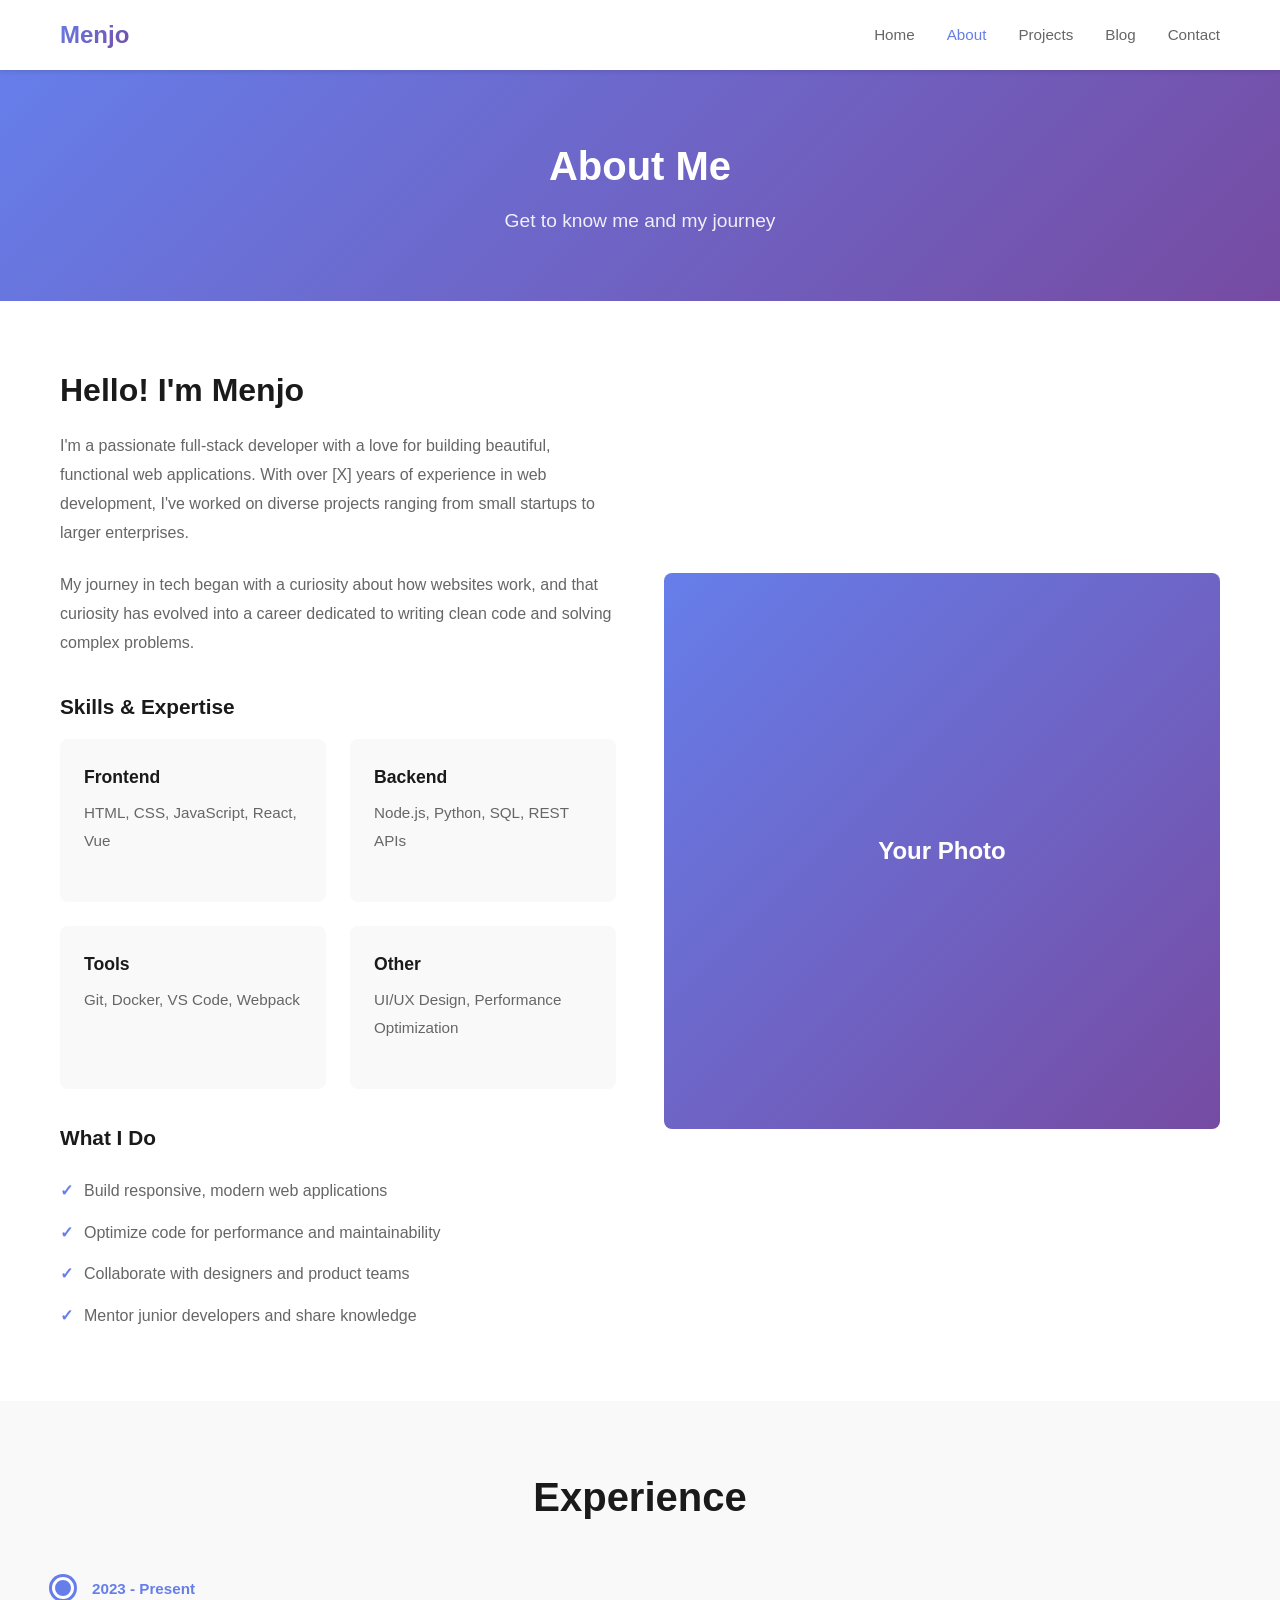
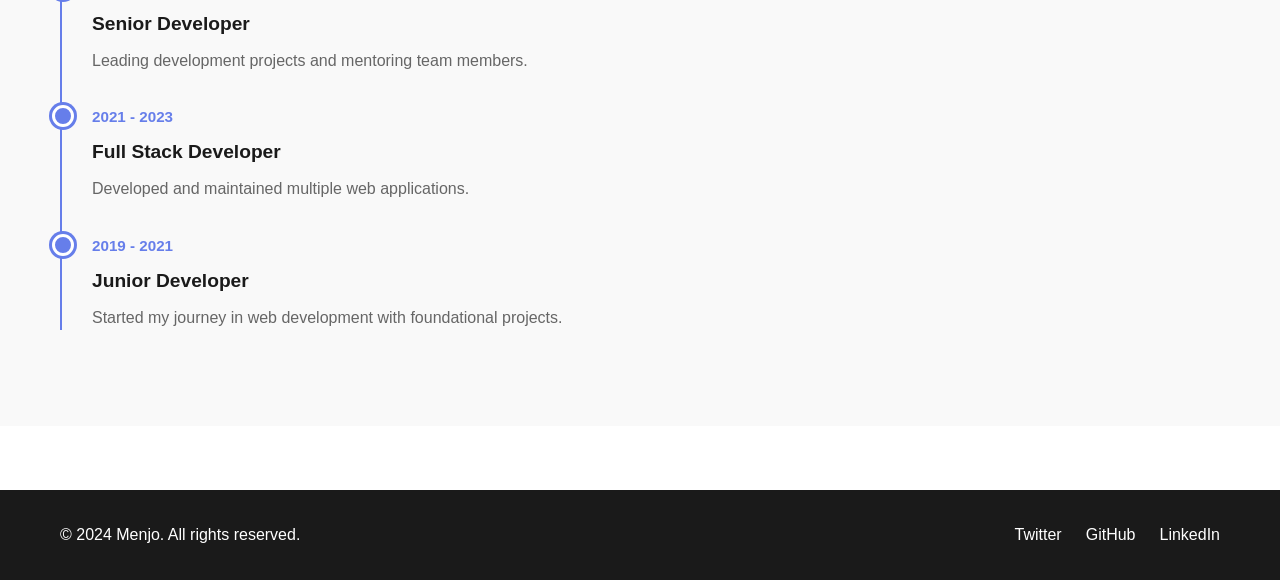
==== about.html @ 81b6dafb "Initial portfolio setup - Create complete static portfolio with 5 pages (home, about, projects, blog" ====
<!DOCTYPE html>
<html lang="en">
<head>
    <meta charset="UTF-8">
    <meta name="viewport" content="width=device-width, initial-scale=1.0">
    <title>About - Menjo's Portfolio</title>
    <link rel="stylesheet" href="styles/main.css">
</head>
<body>
    <nav class="navbar">
        <div class="container">
            <div class="logo">Menjo</div>
            <ul class="nav-links">
                <li><a href="index.html">Home</a></li>
                <li><a href="about.html" class="active">About</a></li>
                <li><a href="projects.html">Projects</a></li>
                <li><a href="blog.html">Blog</a></li>
                <li><a href="contact.html">Contact</a></li>
            </ul>
        </div>
    </nav>

    <header class="page-header">
        <div class="container">
            <h1>About Me</h1>
            <p class="subtitle">Get to know me and my journey</p>
        </div>
    </header>

    <main>
        <section class="about-section">
            <div class="container">
                <div class="about-content">
                    <div class="about-text">
                        <h2>Hello! I'm Menjo</h2>
                        <p>I'm a passionate full-stack developer with a love for building beautiful, functional web applications. With over [X] years of experience in web development, I've worked on diverse projects ranging from small startups to larger enterprises.</p>

                        <p>My journey in tech began with a curiosity about how websites work, and that curiosity has evolved into a career dedicated to writing clean code and solving complex problems.</p>

                        <h3>Skills & Expertise</h3>
                        <div class="skills-grid">
                            <div class="skill-item">
                                <h4>Frontend</h4>
                                <p>HTML, CSS, JavaScript, React, Vue</p>
                            </div>
                            <div class="skill-item">
                                <h4>Backend</h4>
                                <p>Node.js, Python, SQL, REST APIs</p>
                            </div>
                            <div class="skill-item">
                                <h4>Tools</h4>
                                <p>Git, Docker, VS Code, Webpack</p>
                            </div>
                            <div class="skill-item">
                                <h4>Other</h4>
                                <p>UI/UX Design, Performance Optimization</p>
                            </div>
                        </div>

                        <h3>What I Do</h3>
                        <ul class="what-i-do">
                            <li>Build responsive, modern web applications</li>
                            <li>Optimize code for performance and maintainability</li>
                            <li>Collaborate with designers and product teams</li>
                            <li>Mentor junior developers and share knowledge</li>
                        </ul>
                    </div>
                    <div class="about-image">
                        <div class="placeholder-image">Your Photo</div>
                    </div>
                </div>
            </div>
        </section>

        <section class="timeline">
            <div class="container">
                <h2>Experience</h2>
                <div class="timeline-items">
                    <div class="timeline-item">
                        <div class="timeline-date">2023 - Present</div>
                        <h3>Senior Developer</h3>
                        <p>Leading development projects and mentoring team members.</p>
                    </div>
                    <div class="timeline-item">
                        <div class="timeline-date">2021 - 2023</div>
                        <h3>Full Stack Developer</h3>
                        <p>Developed and maintained multiple web applications.</p>
                    </div>
                    <div class="timeline-item">
                        <div class="timeline-date">2019 - 2021</div>
                        <h3>Junior Developer</h3>
                        <p>Started my journey in web development with foundational projects.</p>
                    </div>
                </div>
            </div>
        </section>
    </main>

    <footer class="footer">
        <div class="container">
            <p>&copy; 2024 Menjo. All rights reserved.</p>
            <div class="social-links">
                <a href="#" target="_blank">Twitter</a>
                <a href="#" target="_blank">GitHub</a>
                <a href="#" target="_blank">LinkedIn</a>
            </div>
        </div>
    </footer>
</body>
</html>
---- styles/main.css ----
* {
    margin: 0;
    padding: 0;
    box-sizing: border-box;
}

:root {
    --primary-color: #667eea;
    --secondary-color: #764ba2;
    --text-dark: #1a1a1a;
    --text-light: #666;
    --bg-light: #f9f9f9;
    --border-color: #eee;
    --transition: all 0.3s ease;
}

html {
    scroll-behavior: smooth;
}

body {
    font-family: -apple-system, BlinkMacSystemFont, 'Segoe UI', Roboto, Oxygen, Ubuntu, Cantarell, sans-serif;
    line-height: 1.6;
    color: var(--text-dark);
    background: #fff;
}

.container {
    max-width: 1200px;
    margin: 0 auto;
    padding: 0 20px;
}

/* Navigation */
.navbar {
    background: #fff;
    box-shadow: 0 2px 4px rgba(0, 0, 0, 0.1);
    position: sticky;
    top: 0;
    z-index: 100;
}

.navbar .container {
    display: flex;
    justify-content: space-between;
    align-items: center;
    padding: 1rem 20px;
}

.logo {
    font-size: 1.5rem;
    font-weight: bold;
    background: linear-gradient(135deg, var(--primary-color), var(--secondary-color));
    -webkit-background-clip: text;
    -webkit-text-fill-color: transparent;
    background-clip: text;
}

.nav-links {
    display: flex;
    list-style: none;
    gap: 2rem;
}

.nav-links a {
    text-decoration: none;
    color: var(--text-light);
    transition: var(--transition);
    font-size: 0.95rem;
}

.nav-links a:hover,
.nav-links a.active {
    color: var(--primary-color);
    font-weight: 500;
}

/* Hero Section */
.hero {
    background: linear-gradient(135deg, var(--primary-color) 0%, var(--secondary-color) 100%);
    color: white;
    padding: 8rem 20px;
    text-align: center;
}

.hero-content h1 {
    font-size: 3.5rem;
    margin-bottom: 0.5rem;
    font-weight: 700;
}

.hero .subtitle {
    font-size: 1.5rem;
    margin-bottom: 1rem;
    opacity: 0.95;
}

.hero .description {
    font-size: 1.1rem;
    max-width: 600px;
    margin: 0 auto 2rem;
    opacity: 0.9;
}

.cta-buttons {
    display: flex;
    gap: 1rem;
    justify-content: center;
    flex-wrap: wrap;
}

/* Buttons */
.btn {
    padding: 0.75rem 1.5rem;
    border-radius: 0.5rem;
    text-decoration: none;
    font-weight: 600;
    cursor: pointer;
    border: none;
    transition: var(--transition);
    display: inline-block;
    text-align: center;
}

.btn-primary {
    background: linear-gradient(135deg, #667eea, #764ba2);
    color: white;
}

.btn-primary:hover {
    transform: translateY(-2px);
    box-shadow: 0 10px 25px rgba(102, 126, 234, 0.4);
}

.btn-secondary {
    background: white;
    color: var(--primary-color);
    border: 2px solid white;
}

.btn-secondary:hover {
    background: transparent;
    color: white;
}

.btn-outline {
    border: 2px solid var(--primary-color);
    color: var(--primary-color);
    background: transparent;
}

.btn-outline:hover {
    background: var(--primary-color);
    color: white;
}

/* Section Styles */
section {
    padding: 4rem 0;
}

section h2 {
    font-size: 2.5rem;
    margin-bottom: 3rem;
    text-align: center;
}

.page-header {
    background: linear-gradient(135deg, var(--primary-color) 0%, var(--secondary-color) 100%);
    color: white;
    padding: 4rem 20px;
    text-align: center;
}

.page-header h1 {
    font-size: 2.5rem;
    margin-bottom: 0.5rem;
}

.page-header .subtitle {
    font-size: 1.2rem;
    opacity: 0.9;
}

/* Featured Projects Grid */
.featured-projects {
    background: var(--bg-light);
}

.projects-grid {
    display: grid;
    grid-template-columns: repeat(auto-fit, minmax(300px, 1fr));
    gap: 2rem;
    margin-bottom: 2rem;
}

.project-card {
    background: white;
    border-radius: 0.5rem;
    overflow: hidden;
    box-shadow: 0 2px 8px rgba(0, 0, 0, 0.1);
    transition: var(--transition);
}

.project-card:hover {
    transform: translateY(-5px);
    box-shadow: 0 12px 24px rgba(0, 0, 0, 0.15);
}

.project-image {
    width: 100%;
    height: 200px;
    background-color: #e0e0e0;
}

.project-card h3 {
    padding: 1.5rem 1.5rem 0.5rem;
    font-size: 1.3rem;
}

.project-card p {
    padding: 0 1.5rem;
    color: var(--text-light);
    font-size: 0.95rem;
}

.project-card .link {
    display: inline-block;
    padding: 1.5rem;
    color: var(--primary-color);
    text-decoration: none;
    font-weight: 600;
    transition: var(--transition);
}

.project-card .link:hover {
    color: var(--secondary-color);
}

/* Large Project Cards (Projects Page) */
.projects-grid-large {
    grid-template-columns: 1fr;
}

.project-card-large {
    display: grid;
    grid-template-columns: 1fr 1fr;
    background: white;
    border-radius: 0.5rem;
    overflow: hidden;
    box-shadow: 0 2px 8px rgba(0, 0, 0, 0.1);
    transition: var(--transition);
}

.project-card-large:hover {
    box-shadow: 0 12px 24px rgba(0, 0, 0, 0.15);
}

.project-card-large:nth-child(even) {
    grid-template-columns: 1fr 1fr;
    direction: rtl;
}

.project-card-large:nth-child(even) > * {
    direction: ltr;
}

.project-card-large .project-image {
    height: 300px;
}

.project-details {
    padding: 2rem;
    display: flex;
    flex-direction: column;
    justify-content: center;
}

.project-details h3 {
    font-size: 1.5rem;
    margin-bottom: 0.5rem;
}

.project-category {
    color: var(--primary-color);
    font-size: 0.85rem;
    font-weight: 600;
    text-transform: uppercase;
    margin-bottom: 1rem;
}

.project-details p {
    color: var(--text-light);
    margin-bottom: 1.5rem;
    line-height: 1.8;
}

.tech-tags {
    display: flex;
    flex-wrap: wrap;
    gap: 0.5rem;
    margin-bottom: 1.5rem;
}

.tag {
    background: var(--bg-light);
    color: var(--text-dark);
    padding: 0.3rem 0.8rem;
    border-radius: 20px;
    font-size: 0.85rem;
}

.project-links {
    display: flex;
    gap: 1.5rem;
}

.project-links .link {
    color: var(--primary-color);
    text-decoration: none;
    font-weight: 600;
    transition: var(--transition);
    padding: 0;
}

.project-links .link:hover {
    color: var(--secondary-color);
}

/* Latest Posts */
.latest-posts {
    padding: 4rem 0;
}

.posts-grid {
    display: grid;
    grid-template-columns: repeat(auto-fit, minmax(280px, 1fr));
    gap: 2rem;
    margin-bottom: 2rem;
}

.post-card {
    background: white;
    padding: 1.5rem;
    border-radius: 0.5rem;
    border-left: 4px solid var(--primary-color);
    box-shadow: 0 2px 8px rgba(0, 0, 0, 0.05);
    transition: var(--transition);
}

.post-card:hover {
    box-shadow: 0 8px 16px rgba(0, 0, 0, 0.1);
}

.post-card time {
    color: var(--text-light);
    font-size: 0.9rem;
}

.post-card h3 {
    margin: 0.5rem 0;
    font-size: 1.1rem;
}

.post-card h3 a {
    color: var(--text-dark);
    text-decoration: none;
    transition: var(--transition);
}

.post-card h3 a:hover {
    color: var(--primary-color);
}

.post-card p {
    color: var(--text-light);
    font-size: 0.95rem;
    margin-top: 0.5rem;
}

/* About Section */
.about-section {
    padding: 4rem 0;
}

.about-content {
    display: grid;
    grid-template-columns: 1fr 1fr;
    gap: 3rem;
    align-items: center;
}

.about-text h2 {
    font-size: 2rem;
    margin-bottom: 1rem;
    text-align: left;
}

.about-text p {
    color: var(--text-light);
    margin-bottom: 1.5rem;
    line-height: 1.8;
    font-size: 1rem;
}

.about-text h3 {
    font-size: 1.3rem;
    margin-top: 2rem;
    margin-bottom: 1rem;
}

.skills-grid {
    display: grid;
    grid-template-columns: repeat(2, 1fr);
    gap: 1.5rem;
    margin-bottom: 2rem;
}

.skill-item {
    background: var(--bg-light);
    padding: 1.5rem;
    border-radius: 0.5rem;
}

.skill-item h4 {
    font-size: 1.1rem;
    margin-bottom: 0.5rem;
}

.skill-item p {
    color: var(--text-light);
    font-size: 0.95rem;
}

.what-i-do {
    list-style: none;
    padding-left: 0;
}

.what-i-do li {
    padding: 0.5rem 0;
    padding-left: 1.5rem;
    color: var(--text-light);
    position: relative;
}

.what-i-do li:before {
    content: "✓";
    position: absolute;
    left: 0;
    color: var(--primary-color);
    font-weight: bold;
}

.about-image {
    display: flex;
    align-items: center;
    justify-content: center;
}

.placeholder-image {
    width: 100%;
    aspect-ratio: 1;
    background: linear-gradient(135deg, var(--primary-color), var(--secondary-color));
    border-radius: 0.5rem;
    display: flex;
    align-items: center;
    justify-content: center;
    color: white;
    font-size: 1.5rem;
    font-weight: 600;
}

/* Timeline */
.timeline {
    padding: 4rem 0;
    background: var(--bg-light);
}

.timeline-items {
    position: relative;
    padding-left: 2rem;
}

.timeline-items:before {
    content: "";
    position: absolute;
    left: 0;
    top: 0;
    bottom: 0;
    width: 2px;
    background: var(--primary-color);
}

.timeline-item {
    margin-bottom: 2rem;
    position: relative;
}

.timeline-item:before {
    content: "";
    position: absolute;
    left: -2.5rem;
    top: 0;
    width: 1rem;
    height: 1rem;
    background: var(--primary-color);
    border: 3px solid white;
    border-radius: 50%;
    box-shadow: 0 0 0 3px var(--primary-color);
}

.timeline-date {
    color: var(--primary-color);
    font-weight: 600;
    font-size: 0.95rem;
}

.timeline-item h3 {
    margin: 0.5rem 0;
    font-size: 1.2rem;
}

.timeline-item p {
    color: var(--text-light);
}

/* Blog Section */
.blog-section {
    padding: 4rem 0;
}

.search-bar {
    margin-bottom: 3rem;
}

.search-bar input {
    width: 100%;
    max-width: 500px;
    padding: 0.75rem 1rem;
    border: 2px solid var(--border-color);
    border-radius: 0.5rem;
    font-size: 1rem;
    transition: var(--transition);
}

.search-bar input:focus {
    outline: none;
    border-color: var(--primary-color);
    box-shadow: 0 0 0 3px rgba(102, 126, 234, 0.1);
}

.blog-grid {
    display: grid;
    grid-template-columns: repeat(auto-fill, minmax(350px, 1fr));
    gap: 2rem;
}

.blog-post {
    background: white;
    padding: 2rem;
    border-radius: 0.5rem;
    box-shadow: 0 2px 8px rgba(0, 0, 0, 0.05);
    transition: var(--transition);
    border-top: 3px solid transparent;
}

.blog-post:hover {
    box-shadow: 0 8px 16px rgba(0, 0, 0, 0.1);
    border-top-color: var(--primary-color);
    transform: translateY(-3px);
}

.post-header {
    display: flex;
    justify-content: space-between;
    align-items: center;
    margin-bottom: 1rem;
    font-size: 0.85rem;
    color: var(--text-light);
}

.blog-post h2 {
    font-size: 1.3rem;
    margin-bottom: 1rem;
    text-align: left;
}

.blog-post p {
    color: var(--text-light);
    margin-bottom: 1.5rem;
    line-height: 1.7;
}

.post-tags {
    display: flex;
    flex-wrap: wrap;
    gap: 0.5rem;
    margin-bottom: 1rem;
}

.read-more {
    color: var(--primary-color);
    text-decoration: none;
    font-weight: 600;
    transition: var(--transition);
    display: inline-block;
}

.read-more:hover {
    color: var(--secondary-color);
    transform: translateX(5px);
}

/* Contact Section */
.contact-section {
    padding: 4rem 0;
}

.contact-content {
    display: grid;
    grid-template-columns: 1fr 1fr;
    gap: 3rem;
}

.contact-info h2 {
    font-size: 2rem;
    margin-bottom: 1rem;
    text-align: left;
}

.contact-info > p {
    color: var(--text-light);
    margin-bottom: 2rem;
    line-height: 1.8;
}

.contact-methods {
    display: flex;
    flex-direction: column;
    gap: 2rem;
}

.contact-method h3 {
    font-size: 1.1rem;
    margin-bottom: 0.5rem;
}

.contact-method a {
    color: var(--primary-color);
    text-decoration: none;
    transition: var(--transition);
}

.contact-method a:hover {
    color: var(--secondary-color);
}

.contact-method .social-links {
    display: flex;
    gap: 1rem;
    flex-wrap: wrap;
}

.contact-form {
    background: var(--bg-light);
    padding: 2rem;
    border-radius: 0.5rem;
}

.form-group {
    margin-bottom: 1.5rem;
}

.form-group label {
    display: block;
    margin-bottom: 0.5rem;
    font-weight: 600;
}

.form-group input,
.form-group textarea {
    width: 100%;
    padding: 0.75rem;
    border: 1px solid var(--border-color);
    border-radius: 0.3rem;
    font-family: inherit;
    font-size: 1rem;
    transition: var(--transition);
}

.form-group input:focus,
.form-group textarea:focus {
    outline: none;
    border-color: var(--primary-color);
    box-shadow: 0 0 0 3px rgba(102, 126, 234, 0.1);
}

.contact-form .btn {
    width: 100%;
}

.form-message {
    margin-top: 1rem;
    padding: 1rem;
    border-radius: 0.3rem;
    text-align: center;
    display: none;
}

.form-message.success {
    display: block;
    background: #d4edda;
    color: #155724;
    border: 1px solid #c3e6cb;
}

.form-message.error {
    display: block;
    background: #f8d7da;
    color: #721c24;
    border: 1px solid #f5c6cb;
}

/* Footer */
.footer {
    background: var(--text-dark);
    color: white;
    padding: 2rem 0;
    text-align: center;
    margin-top: 4rem;
}

.footer .container {
    display: flex;
    justify-content: space-between;
    align-items: center;
    flex-wrap: wrap;
    gap: 1rem;
}

.footer p {
    margin: 0;
}

.social-links {
    display: flex;
    gap: 1.5rem;
    justify-content: center;
}

.social-links a {
    color: white;
    text-decoration: none;
    transition: var(--transition);
}

.social-links a:hover {
    color: var(--primary-color);
}

/* Responsive */
@media (max-width: 768px) {
    .nav-links {
        gap: 1rem;
        font-size: 0.85rem;
    }

    .hero-content h1 {
        font-size: 2.5rem;
    }

    .hero .subtitle {
        font-size: 1.2rem;
    }

    .cta-buttons {
        flex-direction: column;
    }

    .btn {
        width: 100%;
    }

    section h2 {
        font-size: 2rem;
    }

    .about-content,
    .contact-content {
        grid-template-columns: 1fr;
    }

    .project-card-large {
        grid-template-columns: 1fr !important;
    }

    .project-card-large:nth-child(even) {
        direction: ltr;
    }

    .project-card-large:nth-child(even) > * {
        direction: ltr;
    }

    .skills-grid {
        grid-template-columns: 1fr;
    }

    .footer .container {
        flex-direction: column;
    }

    .projects-grid,
    .posts-grid,
    .blog-grid {
        grid-template-columns: 1fr;
    }
}

@media (max-width: 480px) {
    .hero-content h1 {
        font-size: 2rem;
    }

    .nav-links {
        gap: 0.5rem;
        font-size: 0.75rem;
    }

    section {
        padding: 2rem 0;
    }

    section h2 {
        font-size: 1.5rem;
        margin-bottom: 1.5rem;
    }

    .project-details {
        padding: 1rem;
    }

    .contact-methods {
        gap: 1rem;
    }
}
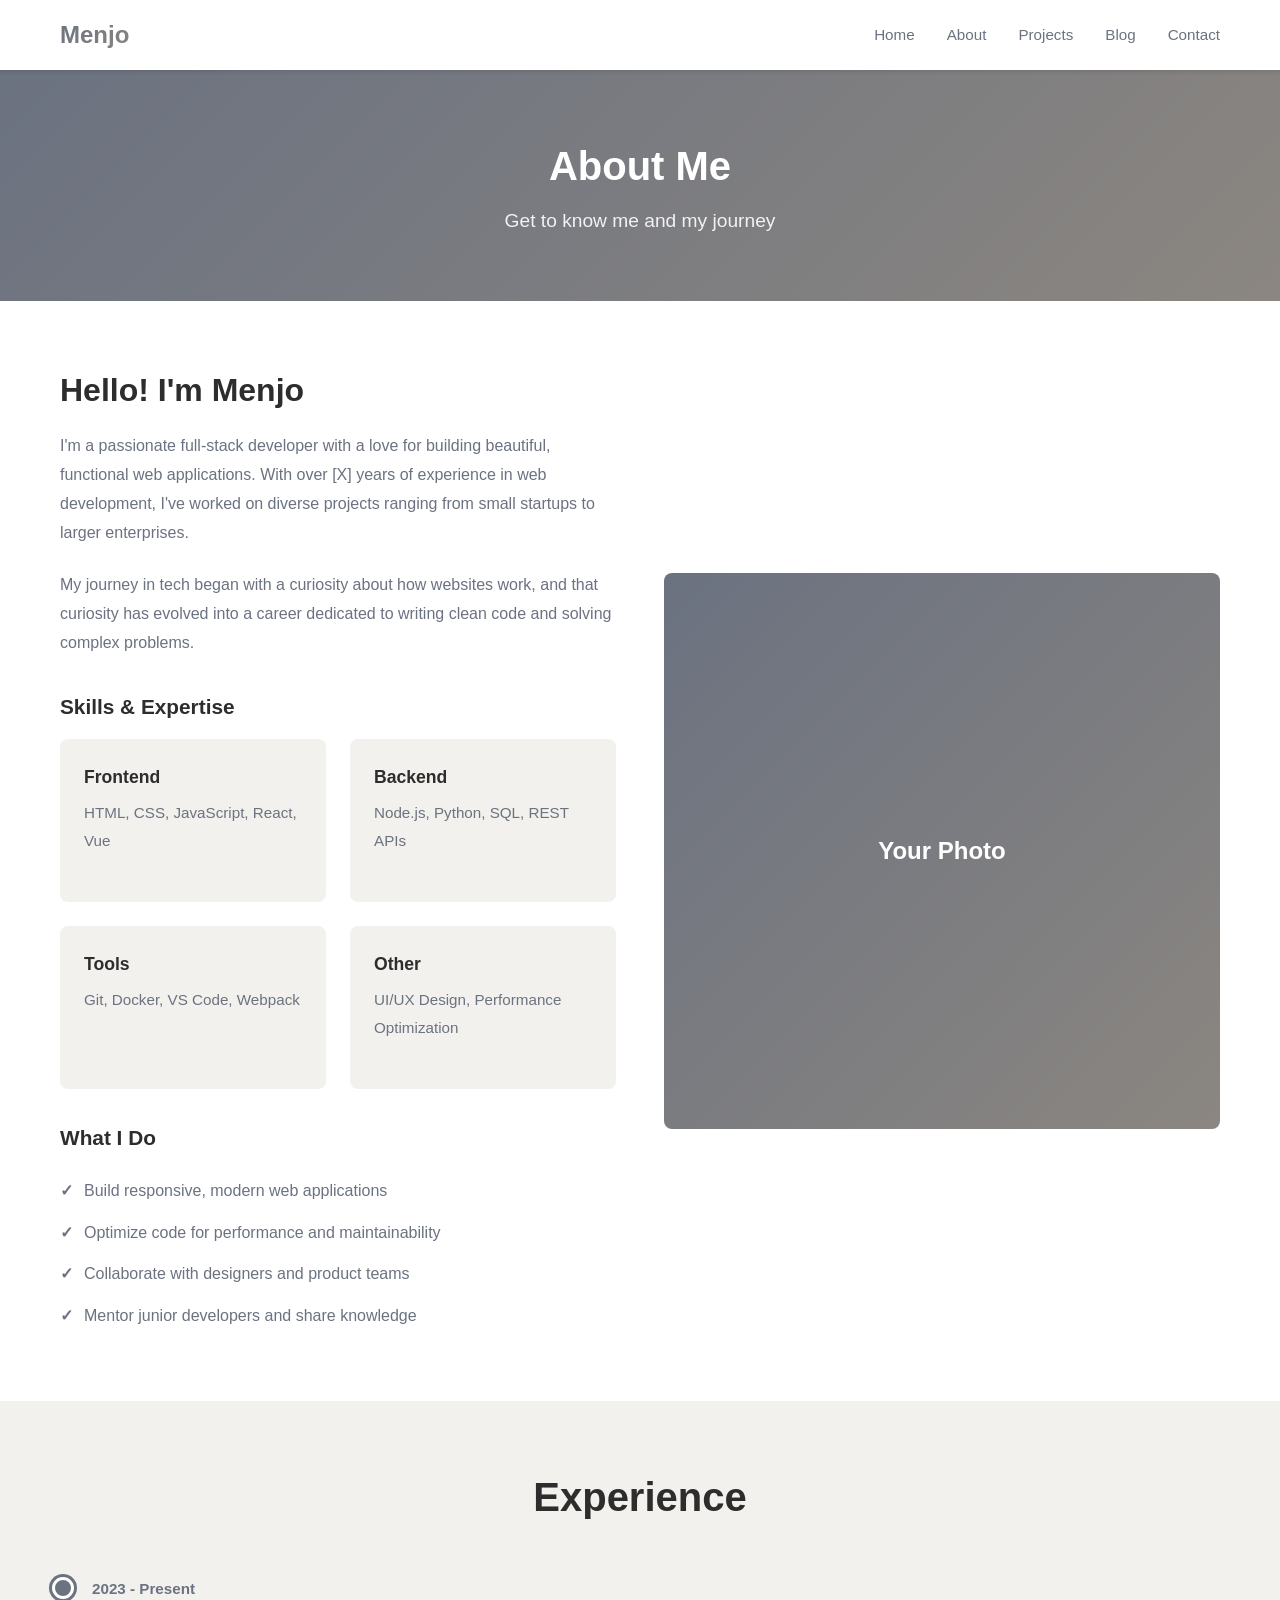
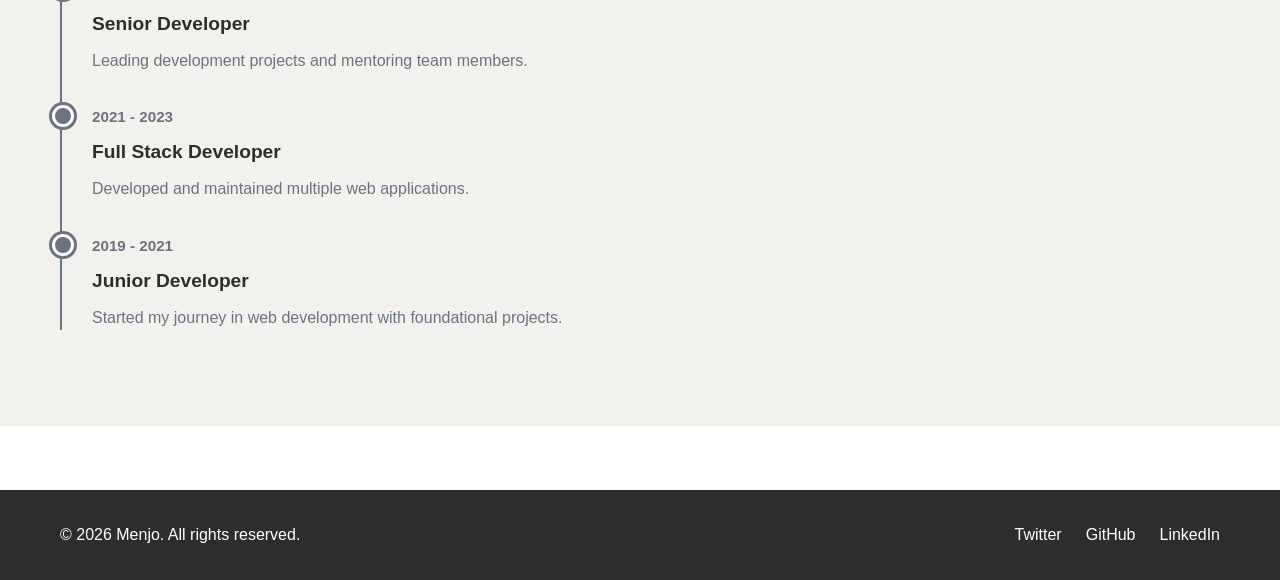
==== commit 908496bc: "Update portfolio with dull colors, project descriptions, and contact information - Change color sche" ====
--- a/about.html
+++ b/about.html
@@ -98,7 +98,7 @@
 
     <footer class="footer">
         <div class="container">
-            <p>&copy; 2024 Menjo. All rights reserved.</p>
+            <p>&copy; 2026 Menjo. All rights reserved.</p>
             <div class="social-links">
                 <a href="#" target="_blank">Twitter</a>
                 <a href="#" target="_blank">GitHub</a>
--- a/styles/main.css
+++ b/styles/main.css
@@ -5,12 +5,12 @@
 }
 
 :root {
-    --primary-color: #667eea;
-    --secondary-color: #764ba2;
-    --text-dark: #1a1a1a;
-    --text-light: #666;
-    --bg-light: #f9f9f9;
-    --border-color: #eee;
+    --primary-color: #6b7280;
+    --secondary-color: #8b8680;
+    --text-dark: #2d2d2d;
+    --text-light: #6b7280;
+    --bg-light: #f3f1ed;
+    --border-color: #e5e0d8;
     --transition: all 0.3s ease;
 }
 
@@ -123,7 +123,7 @@
 }
 
 .btn-primary {
-    background: linear-gradient(135deg, #667eea, #764ba2);
+    background: linear-gradient(135deg, #6b7280, #8b8680);
     color: white;
 }
 
